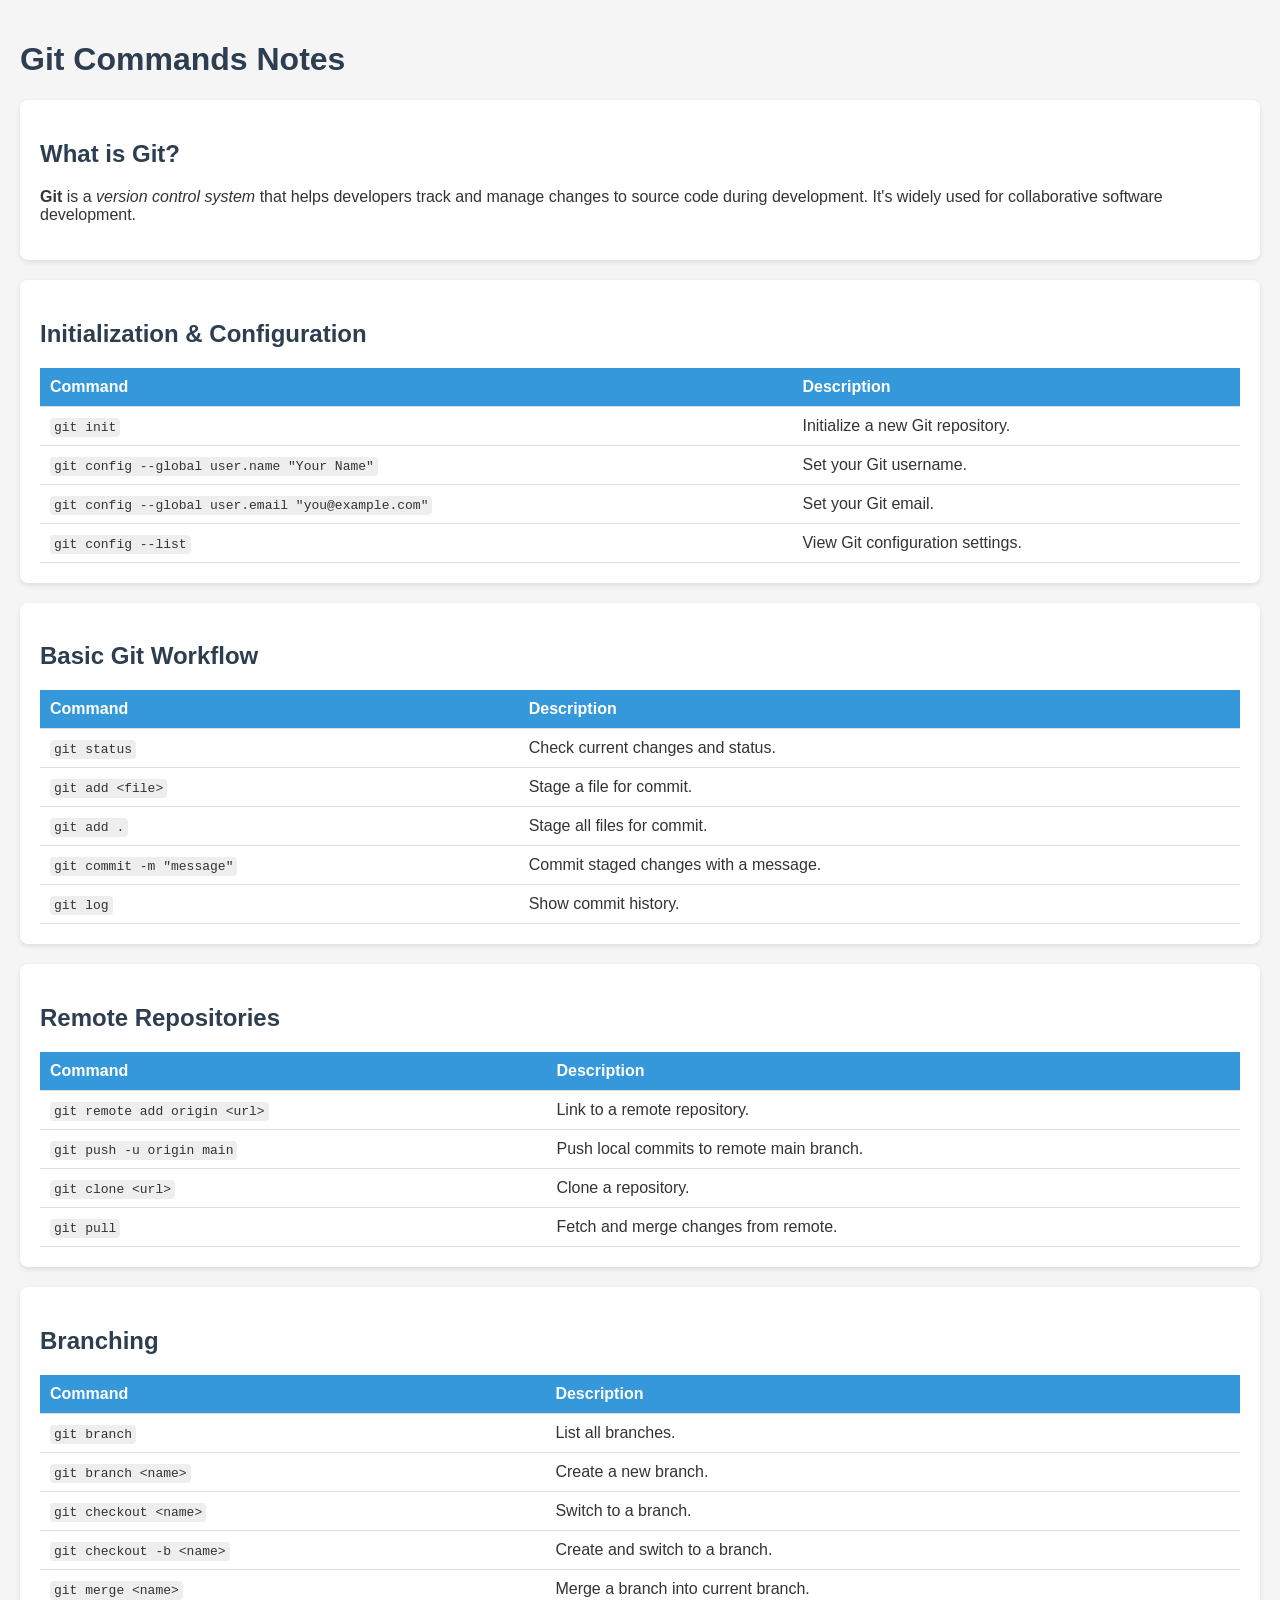
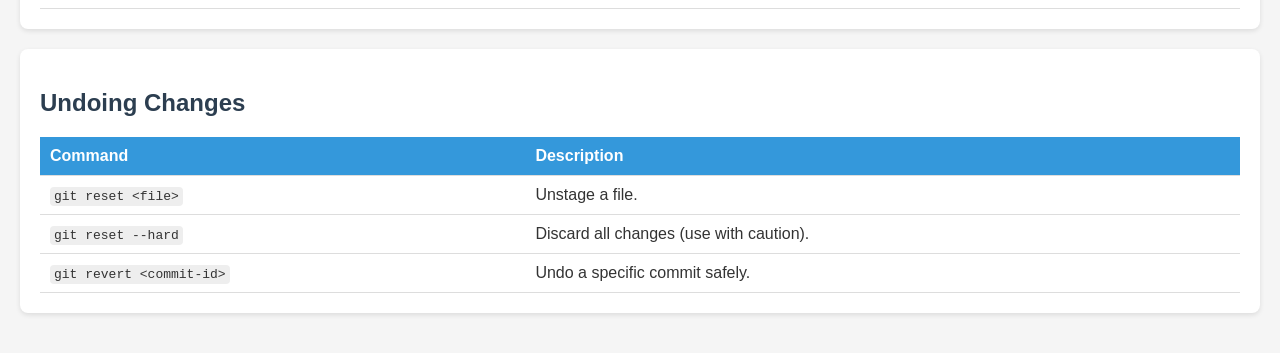
==== notes.html @ 634659ef "my git notes" ====
<!DOCTYPE html>
<html lang="en">
<head>
  <meta charset="UTF-8">
  <title>Git Commands Notes  ..</title>
  <style>
    body {
      font-family: Arial, sans-serif;
      background: #f5f5f5;
      margin: 0;
      padding: 20px;
      color: #333;
    }

    h1, h2 {
      color: #2c3e50;
    }

    .section {
      background: #ffffff;
      border-radius: 8px;
      padding: 20px;
      margin-bottom: 20px;
      box-shadow: 0 2px 5px rgba(0,0,0,0.1);
    }

    table {
      width: 100%;
      border-collapse: collapse;
      margin-top: 10px;
    }

    th, td {
      padding: 10px;
      text-align: left;
      border-bottom: 1px solid #ddd;
    }

    th {
      background-color: #3498db;
      color: white;
    }

    code {
      background-color: #eee;
      padding: 2px 4px;
      border-radius: 4px;
      font-family: monospace;
    }
  </style>
</head>
<body>

  <h1>Git Commands Notes</h1>

  <div class="section">
    <h2>What is Git?</h2>
    <p><strong>Git</strong> is a <em>version control system</em> that helps developers track and manage changes to source code during development. It's widely used for collaborative software development.</p>
  </div>

  <div class="section">
    <h2>Initialization & Configuration</h2>
    <table>
      <tr><th>Command</th><th>Description</th></tr>
      <tr><td><code>git init</code></td><td>Initialize a new Git repository.</td></tr>
      <tr><td><code>git config --global user.name "Your Name"</code></td><td>Set your Git username.</td></tr>
      <tr><td><code>git config --global user.email "you@example.com"</code></td><td>Set your Git email.</td></tr>
      <tr><td><code>git config --list</code></td><td>View Git configuration settings.</td></tr>
    </table>
  </div>

  <div class="section">
    <h2>Basic Git Workflow</h2>
    <table>
      <tr><th>Command</th><th>Description</th></tr>
      <tr><td><code>git status</code></td><td>Check current changes and status.</td></tr>
      <tr><td><code>git add &lt;file&gt;</code></td><td>Stage a file for commit.</td></tr>
      <tr><td><code>git add .</code></td><td>Stage all files for commit.</td></tr>
      <tr><td><code>git commit -m "message"</code></td><td>Commit staged changes with a message.</td></tr>
      <tr><td><code>git log</code></td><td>Show commit history.</td></tr>
    </table>
  </div>

  <div class="section">
    <h2>Remote Repositories</h2>
    <table>
      <tr><th>Command</th><th>Description</th></tr>
      <tr><td><code>git remote add origin &lt;url&gt;</code></td><td>Link to a remote repository.</td></tr>
      <tr><td><code>git push -u origin main</code></td><td>Push local commits to remote main branch.</td></tr>
      <tr><td><code>git clone &lt;url&gt;</code></td><td>Clone a repository.</td></tr>
      <tr><td><code>git pull</code></td><td>Fetch and merge changes from remote.</td></tr>
    </table>
  </div>

  <div class="section">
    <h2>Branching</h2>
    <table>
      <tr><th>Command</th><th>Description</th></tr>
      <tr><td><code>git branch</code></td><td>List all branches.</td></tr>
      <tr><td><code>git branch &lt;name&gt;</code></td><td>Create a new branch.</td></tr>
      <tr><td><code>git checkout &lt;name&gt;</code></td><td>Switch to a branch.</td></tr>
      <tr><td><code>git checkout -b &lt;name&gt;</code></td><td>Create and switch to a branch.</td></tr>
      <tr><td><code>git merge &lt;name&gt;</code></td><td>Merge a branch into current branch.</td></tr>
    </table>
  </div>

  <div class="section">
    <h2>Undoing Changes</h2>
    <table>
      <tr><th>Command</th><th>Description</th></tr>
      <tr><td><code>git reset &lt;file&gt;</code></td><td>Unstage a file.</td></tr>
      <tr><td><code>git reset --hard</code></td><td>Discard all changes (use with caution).</td></tr>
      <tr><td><code>git revert &lt;commit-id&gt;</code></td><td>Undo a specific commit safely.</td></tr>
    </table>
  </div>

</body>
</html>
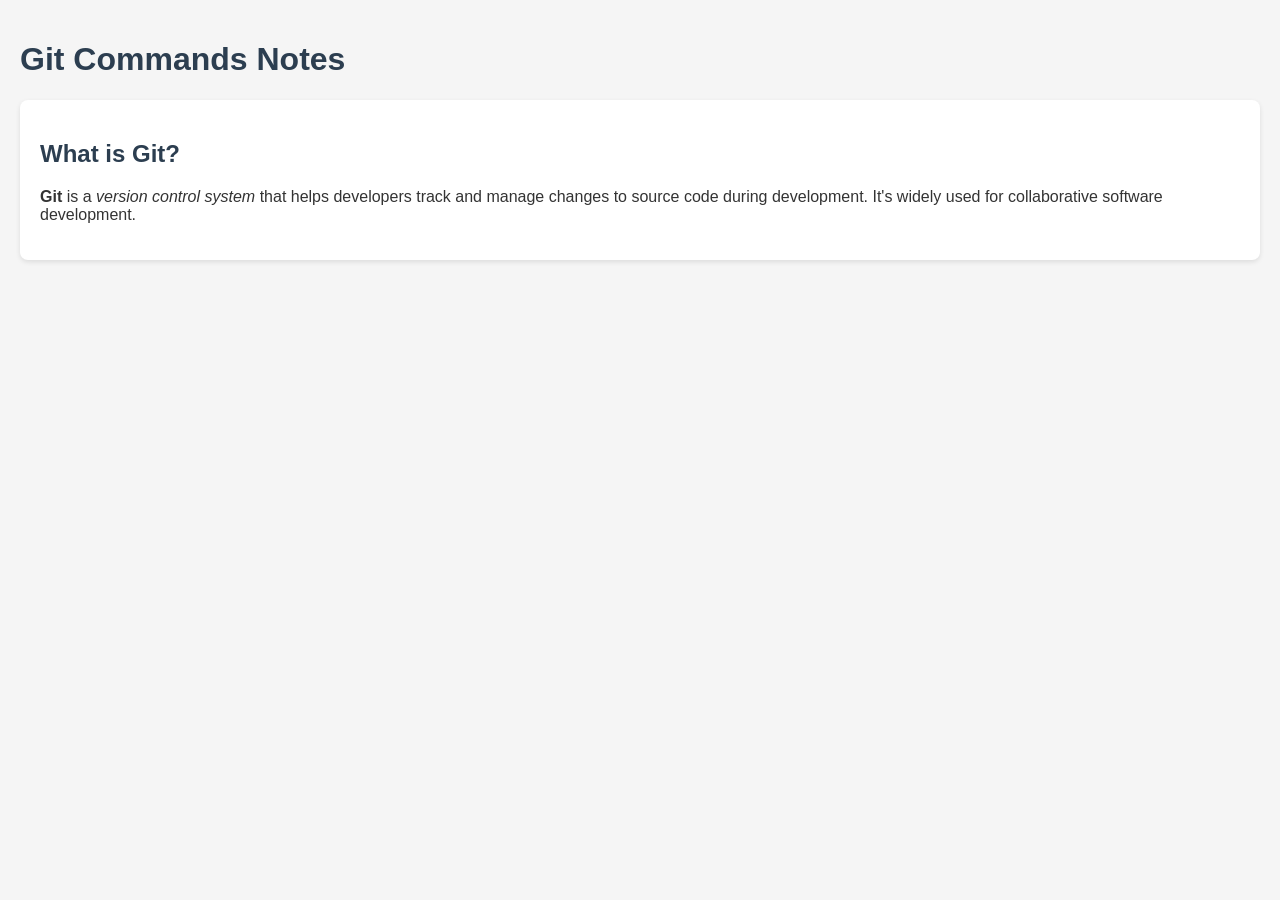
==== commit bc92c27d: "error box" ====
--- a/notes.html
+++ b/notes.html
@@ -58,61 +58,7 @@
     <p><strong>Git</strong> is a <em>version control system</em> that helps developers track and manage changes to source code during development. It's widely used for collaborative software development.</p>
   </div>
 
-  <div class="section">
-    <h2>Initialization & Configuration</h2>
-    <table>
-      <tr><th>Command</th><th>Description</th></tr>
-      <tr><td><code>git init</code></td><td>Initialize a new Git repository.</td></tr>
-      <tr><td><code>git config --global user.name "Your Name"</code></td><td>Set your Git username.</td></tr>
-      <tr><td><code>git config --global user.email "you@example.com"</code></td><td>Set your Git email.</td></tr>
-      <tr><td><code>git config --list</code></td><td>View Git configuration settings.</td></tr>
-    </table>
-  </div>
-
-  <div class="section">
-    <h2>Basic Git Workflow</h2>
-    <table>
-      <tr><th>Command</th><th>Description</th></tr>
-      <tr><td><code>git status</code></td><td>Check current changes and status.</td></tr>
-      <tr><td><code>git add &lt;file&gt;</code></td><td>Stage a file for commit.</td></tr>
-      <tr><td><code>git add .</code></td><td>Stage all files for commit.</td></tr>
-      <tr><td><code>git commit -m "message"</code></td><td>Commit staged changes with a message.</td></tr>
-      <tr><td><code>git log</code></td><td>Show commit history.</td></tr>
-    </table>
-  </div>
-
-  <div class="section">
-    <h2>Remote Repositories</h2>
-    <table>
-      <tr><th>Command</th><th>Description</th></tr>
-      <tr><td><code>git remote add origin &lt;url&gt;</code></td><td>Link to a remote repository.</td></tr>
-      <tr><td><code>git push -u origin main</code></td><td>Push local commits to remote main branch.</td></tr>
-      <tr><td><code>git clone &lt;url&gt;</code></td><td>Clone a repository.</td></tr>
-      <tr><td><code>git pull</code></td><td>Fetch and merge changes from remote.</td></tr>
-    </table>
-  </div>
-
-  <div class="section">
-    <h2>Branching</h2>
-    <table>
-      <tr><th>Command</th><th>Description</th></tr>
-      <tr><td><code>git branch</code></td><td>List all branches.</td></tr>
-      <tr><td><code>git branch &lt;name&gt;</code></td><td>Create a new branch.</td></tr>
-      <tr><td><code>git checkout &lt;name&gt;</code></td><td>Switch to a branch.</td></tr>
-      <tr><td><code>git checkout -b &lt;name&gt;</code></td><td>Create and switch to a branch.</td></tr>
-      <tr><td><code>git merge &lt;name&gt;</code></td><td>Merge a branch into current branch.</td></tr>
-    </table>
-  </div>
-
-  <div class="section">
-    <h2>Undoing Changes</h2>
-    <table>
-      <tr><th>Command</th><th>Description</th></tr>
-      <tr><td><code>git reset &lt;file&gt;</code></td><td>Unstage a file.</td></tr>
-      <tr><td><code>git reset --hard</code></td><td>Discard all changes (use with caution).</td></tr>
-      <tr><td><code>git revert &lt;commit-id&gt;</code></td><td>Undo a specific commit safely.</td></tr>
-    </table>
-  </div>
+ 
 
 </body>
 </html>
